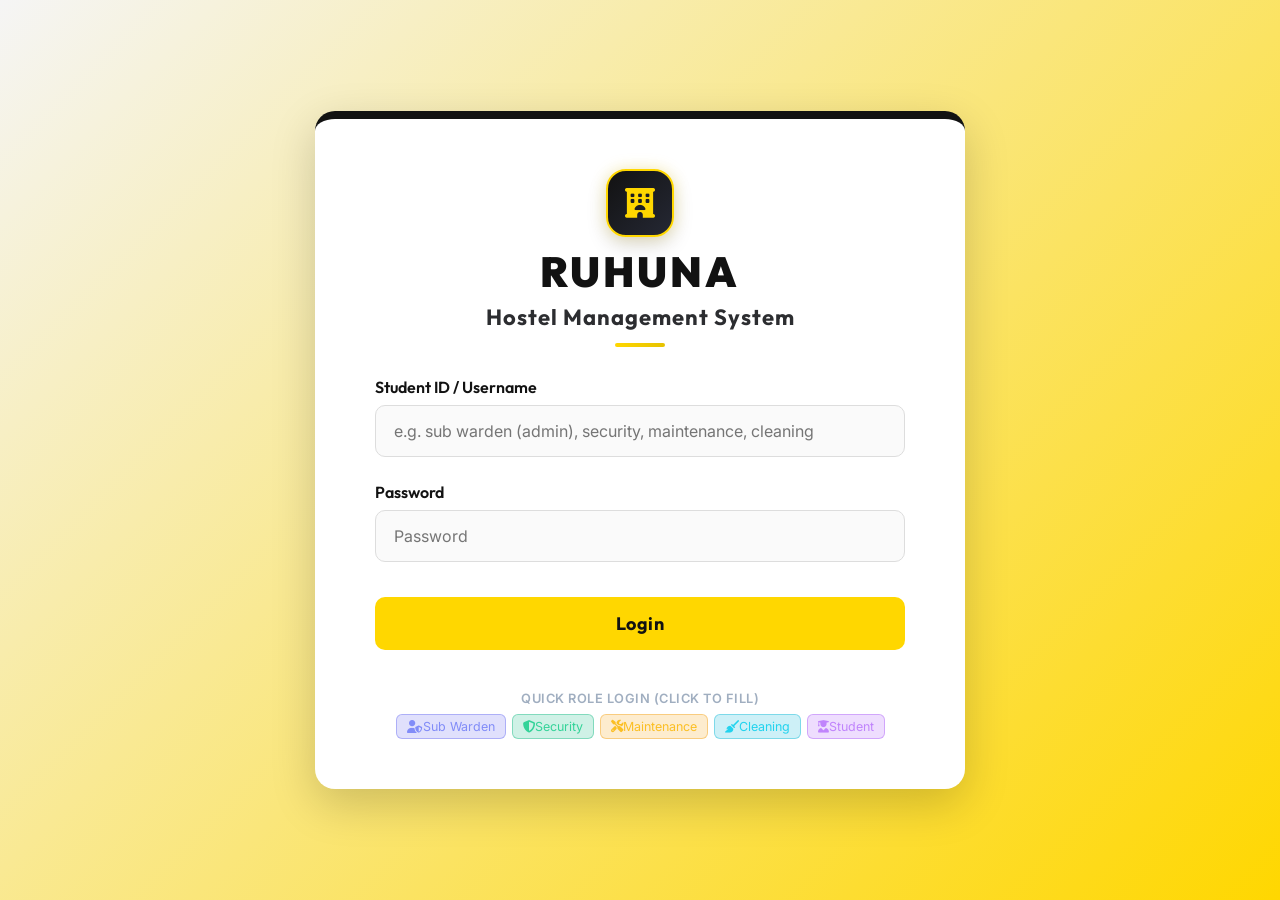
==== src/main/resources/static/index.html @ dd85adb1 "Maintenance Operations Portal" ====
<!DOCTYPE html>
<html lang="en">
<head>
    <meta charset="UTF-8">
    <meta name="viewport" content="width=device-width, initial-scale=1.0">
    <title>Login | RUHUNA Hostel Management System</title>
    <link rel="icon" href="data:image/svg+xml,<svg xmlns=%22http://www.w3.org/2000/svg%22 viewBox=%220 0 100 100%22><text y=%22.9em%22 font-size=%2290%22>🏢</text></svg>">
    <link href="https://fonts.googleapis.com/css2?family=Inter:wght@400;500;600;700&family=Outfit:wght@500;600;700;800;900&family=Poppins:wght@600;700;800&display=swap" rel="stylesheet">
    <link rel="stylesheet" href="https://cdnjs.cloudflare.com/ajax/libs/font-awesome/6.4.0/css/all.min.css">
    <link rel="stylesheet" href="css/style.css">
    <link rel="stylesheet" href="css/login.css">
</head>
<body class="login-page">
    <div class="login-box">
        <div class="login-brand-header">
            <div class="brand-icon-circle">
                <i class="fas fa-hotel"></i>
            </div>
            <h2 class="brand-title">RUHUNA</h2>
            <p class="brand-subtitle">Hostel Management System</p>
            <div class="brand-divider"></div>
        </div>
        <div id="errorMsg" class="error-msg">Invalid Credentials!</div>
        <form id="loginForm" class="login-form" onsubmit="handleLogin(event)">
            <div class="form-group">
                <label>Student ID / Username</label>
                <input type="text" id="username" required placeholder="e.g. sub warden (admin), security, maintenance, cleaning">
            </div>
            <div class="form-group">
                <label>Password</label>
                <input type="password" id="password" required placeholder="Password">
            </div>
            <button type="submit" class="btn btn-primary btn-login-submit">Login</button>
        </form>

        <!-- Quick Demo Credentials Helper -->
        <div style="margin-top: 25px; padding-top: 15px; border-top: 1px dashed rgba(255,255,255,0.2); text-align: center;">
            <p style="font-size: 0.8rem; color: #a0aec0; margin-bottom: 8px; font-weight: 600; text-transform: uppercase; letter-spacing: 0.5px;">Quick Role Login (Click to fill)</p>
            <div style="display: flex; flex-wrap: wrap; gap: 6px; justify-content: center;">
                <button type="button" onclick="fillCreds('admin', 'admin123')" style="background: rgba(99, 102, 241, 0.2); border: 1px solid rgba(99, 102, 241, 0.4); color: #818cf8; padding: 4px 10px; border-radius: 6px; font-size: 0.78rem; cursor: pointer; transition: 0.2s;"><i class="fas fa-user-shield me-1"></i>Sub Warden</button>
                <button type="button" onclick="fillCreds('security', 'security123')" style="background: rgba(16, 185, 129, 0.2); border: 1px solid rgba(16, 185, 129, 0.4); color: #34d399; padding: 4px 10px; border-radius: 6px; font-size: 0.78rem; cursor: pointer; transition: 0.2s;"><i class="fas fa-shield-alt me-1"></i>Security</button>
                <button type="button" onclick="fillCreds('maintenance', 'maintenance123')" style="background: rgba(245, 158, 11, 0.2); border: 1px solid rgba(245, 158, 11, 0.4); color: #fbbf24; padding: 4px 10px; border-radius: 6px; font-size: 0.78rem; cursor: pointer; transition: 0.2s;"><i class="fas fa-tools me-1"></i>Maintenance</button>
                <button type="button" onclick="fillCreds('cleaning', 'cleaning123')" style="background: rgba(6, 182, 212, 0.2); border: 1px solid rgba(6, 182, 212, 0.4); color: #22d3ee; padding: 4px 10px; border-radius: 6px; font-size: 0.78rem; cursor: pointer; transition: 0.2s;"><i class="fas fa-broom me-1"></i>Cleaning</button>
                <button type="button" onclick="fillCreds('TG/2021/0001', 'password123')" style="background: rgba(168, 85, 247, 0.2); border: 1px solid rgba(168, 85, 247, 0.4); color: #c084fc; padding: 4px 10px; border-radius: 6px; font-size: 0.78rem; cursor: pointer; transition: 0.2s;"><i class="fas fa-user-graduate me-1"></i>Student</button>
            </div>
        </div>
    </div>

    <script>
        function fillCreds(u, p) {
            document.getElementById('username').value = u;
            document.getElementById('password').value = p;
            document.getElementById('errorMsg').style.display = 'none';
        }

        async function handleLogin(event) {
            event.preventDefault();
            const username = document.getElementById('username').value;
            const password = document.getElementById('password').value;

            try {
                const res = await fetch('/hms/api/users/login', {
                    method: 'POST',
                    headers: { 'Content-Type': 'application/json' },
                    body: JSON.stringify({ studentId: username, password: password })
                });

                if (res.ok) {
                    const user = await res.json();
                    // Save session data in local storage for all portals
                    localStorage.setItem('userId', user.id);
                    localStorage.setItem('userName', user.fullName);
                    localStorage.setItem('userRole', user.role);
                    localStorage.setItem('hms_user', JSON.stringify({
                        id: user.id,
                        username: user.studentId,
                        fullName: user.fullName,
                        role: user.role
                    }));

                    // Role-based redirect
                    const role = (user.role || '').toUpperCase();
                    if (role === 'ADMIN') {
                        window.location.href = 'admin/dashboard.html';
                    } else if (role === 'SECURITY') {
                        window.location.href = 'security/dashboard.html';
                    } else if (role === 'MAINTENANCE') {
                        window.location.href = 'maintenance/dashboard.html';
                    } else if (role === 'CLEANING') {
                        window.location.href = 'cleaning/dashboard.html';
                    } else {
                        window.location.href = 'student/dashboard.html';
                    }
                } else {
                    document.getElementById('errorMsg').style.display = 'block';
                }
            } catch (e) {
                console.error("Login failed", e);
                document.getElementById('errorMsg').textContent = 'Network or server error during login.';
                document.getElementById('errorMsg').style.display = 'block';
            }
        }
    </script>
</body>
</html>
---- src/main/resources/static/css/style.css ----
@import url('https://fonts.googleapis.com/css2?family=Inter:wght@400;500;600;700&family=Outfit:wght@500;600;700;800;900&family=Poppins:wght@600;700;800&display=swap');

:root {
    --primary-yellow: #FFD700;
    --primary-yellow-hover: #e6c200;
    --dark-black: #121212;
    --light-black: #1e1e1e;
    --white: #ffffff;
    --gray-text: #a0a0a0;
    --bg-light: #f5f5f5;
}

* {
    margin: 0;
    padding: 0;
    box-sizing: border-box;
    font-family: 'Inter', sans-serif;
}

body {
    background-color: var(--bg-light);
    color: var(--dark-black);
}

/* Sidebar Styling */
.sidebar {
    width: 280px;
    height: 100vh;
    background-color: var(--dark-black);
    color: var(--white);
    position: fixed;
    top: 0;
    left: 0;
    display: flex;
    flex-direction: column;
}

.sidebar-header {
    padding: 24px 18px;
    border-bottom: 1px solid rgba(255, 255, 255, 0.08);
    display: flex;
    flex-direction: column;
    align-items: center;
    gap: 8px;
    background: linear-gradient(180deg, rgba(255, 215, 0, 0.08) 0%, transparent 100%);
    text-align: center;
}

.brand-icon-wrapper-small {
    width: 44px;
    height: 44px;
    border-radius: 12px;
    background: rgba(255, 215, 0, 0.12);
    color: var(--primary-yellow);
    display: flex;
    align-items: center;
    justify-content: center;
    font-size: 22px;
    border: 1px solid rgba(255, 215, 0, 0.35);
    box-shadow: 0 0 15px rgba(255, 215, 0, 0.15);
}

.brand-title-wrap {
    display: flex;
    flex-direction: column;
    align-items: center;
}

.brand-ruhuna {
    font-family: 'Outfit', sans-serif;
    font-size: 24px;
    font-weight: 800;
    letter-spacing: 2.5px;
    color: var(--primary-yellow);
    text-shadow: 0 2px 10px rgba(255, 215, 0, 0.3);
    line-height: 1.2;
}

.brand-hms {
    font-family: 'Outfit', sans-serif;
    font-size: 11px;
    font-weight: 600;
    letter-spacing: 1.5px;
    text-transform: uppercase;
    color: #c5c5c5;
    margin-top: 3px;
}

.sidebar-menu {
    list-style: none;
    margin-top: 20px;
}

.sidebar-menu li {
    padding: 24px 30px;
    font-size: 20px;
    font-weight: 500;
    cursor: pointer;
    transition: all 0.3s ease;
    display: flex;
    align-items: center;
    gap: 20px;
    border-bottom: 1px solid var(--light-black);
}

.sidebar-menu li:hover, .sidebar-menu li.active {
    background-color: var(--primary-yellow);
    color: var(--dark-black);
    font-weight: 600;
}

/* Main Content Styling */
.main-content {
    margin-left: 280px;
    padding: 30px;
}

/* Customized Header Line with Luxury Gradient and Outfit Font */
.header {
    display: flex;
    justify-content: space-between;
    align-items: center;
    margin-bottom: 30px;
    background: linear-gradient(135deg, #13141a 0%, #1f222c 100%);
    padding: 18px 26px;
    border-radius: 14px;
    box-shadow: 0 10px 25px rgba(0, 0, 0, 0.12);
    border-left: 5px solid var(--primary-yellow);
    border-top: 1px solid rgba(255, 215, 0, 0.2);
}

.header h1 {
    font-family: 'Outfit', sans-serif;
    font-size: 26px;
    font-weight: 800;
    letter-spacing: 0.6px;
    color: #ffffff;
    display: flex;
    align-items: center;
    gap: 12px;
}

.header h1::before {
    content: '';
    display: inline-block;
    width: 10px;
    height: 10px;
    background-color: var(--primary-yellow);
    border-radius: 50%;
    box-shadow: 0 0 10px var(--primary-yellow);
}

.user-profile {
    display: flex;
    align-items: center;
    gap: 14px;
    font-weight: 600;
    color: #ffffff;
    font-family: 'Outfit', sans-serif;
}

.user-profile span {
    color: #ffffff;
    font-size: 15px;
    letter-spacing: 0.3px;
}

.user-profile img {
    width: 44px;
    height: 44px;
    border-radius: 50%;
    border: 2px solid var(--primary-yellow);
    box-shadow: 0 2px 10px rgba(255, 215, 0, 0.3);
}

/* Dashboard Cards */
.cards-container {
    display: grid;
    grid-template-columns: repeat(auto-fit, minmax(250px, 1fr));
    gap: 20px;
    margin-bottom: 30px;
}

.card {
    background-color: var(--white);
    padding: 20px;
    border-radius: 10px;
    box-shadow: 0 4px 6px rgba(0,0,0,0.05);
    border-left: 5px solid var(--primary-yellow);
    display: flex;
    flex-direction: column;
}

.card h3 {
    color: var(--gray-text);
    font-size: 14px;
    margin-bottom: 10px;
}

.card .value {
    font-size: 28px;
    font-weight: bold;
    color: var(--dark-black);
}

/* Tables */
.table-container {
    background-color: var(--white);
    padding: 20px;
    border-radius: 10px;
    box-shadow: 0 4px 6px rgba(0,0,0,0.05);
}

table {
    width: 100%;
    border-collapse: collapse;
    margin-top: 15px;
}

th, td {
    padding: 12px 15px;
    text-align: left;
    border-bottom: 1px solid #eee;
}

th {
    background-color: var(--dark-black);
    color: var(--primary-yellow);
    font-weight: 600;
}

tr:hover {
    background-color: #f9f9f9;
}

/* Buttons */
.btn {
    padding: 10px 20px;
    border: none;
    border-radius: 5px;
    cursor: pointer;
    font-weight: bold;
    transition: 0.3s;
}

.btn-primary {
    background-color: var(--primary-yellow);
    color: var(--dark-black);
}

.btn-primary:hover {
    background-color: var(--primary-yellow-hover);
}

.btn-dark {
    background-color: var(--dark-black);
    color: var(--white);
}

.btn-dark:hover {
    background-color: var(--light-black);
}

/* Status Badges */
.status {
    padding: 5px 10px;
    border-radius: 20px;
    font-size: 12px;
    font-weight: bold;
}
.status.paid { background-color: #d4edda; color: #155724; }
.status.pending { background-color: #fff3cd; color: #856404; }
.status.allocated { background-color: #cce5ff; color: #004085; }

/* Pop-up Section Animation (Runs smoothly within 1 second ~ 0.75s) */
@keyframes popUpSection {
    0% {
        opacity: 0;
        transform: scale(0.92) translateY(28px);
    }
    60% {
        opacity: 0.98;
        transform: scale(1.02) translateY(-4px);
    }
    82% {
        transform: scale(0.995) translateY(2px);
    }
    100% {
        opacity: 1;
        transform: scale(1) translateY(0);
    }
}

@keyframes popUpCard {
    0% {
        opacity: 0;
        transform: scale(0.92) translateY(20px);
    }
    100% {
        opacity: 1;
        transform: scale(1) translateY(0);
    }
}

.content-section, .view-section {
    will-change: transform, opacity;
}

.pop-up-animation {
    animation: popUpSection 0.75s cubic-bezier(0.22, 1, 0.36, 1) both;
}

.pop-up-animation .card {
    animation: popUpCard 0.65s cubic-bezier(0.22, 1, 0.36, 1) both;
}

.pop-up-animation .table-container {
    animation: popUpCard 0.75s cubic-bezier(0.22, 1, 0.36, 1) both;
}

.pop-up-animation #notice-board {
    animation: popUpCard 0.6s cubic-bezier(0.22, 1, 0.36, 1) both;
}

/* Stagger card animations */
.pop-up-animation .cards-container .card:nth-child(1) { animation-delay: 0.05s; }
.pop-up-animation .cards-container .card:nth-child(2) { animation-delay: 0.12s; }
.pop-up-animation .cards-container .card:nth-child(3) { animation-delay: 0.19s; }

/* Interactive Sidebar Click Feel */
.sidebar-menu li {
    user-select: none;
    position: relative;
    overflow: hidden;
    transition: background-color 0.25s ease, color 0.25s ease, transform 0.15s ease;
}

.sidebar-menu li:active {
    transform: scale(0.96);
}

/* Dashboard Hero Banner */
.dashboard-hero-banner {
    background-size: cover;
    background-position: center;
    border-radius: 16px;
    padding: 35px 40px;
    margin-bottom: 30px;
    color: #ffffff;
    box-shadow: 0 10px 30px rgba(0, 0, 0, 0.15);
    border: 1px solid rgba(255, 215, 0, 0.25);
    position: relative;
    overflow: hidden;
}

.hero-badge {
    display: inline-block;
    padding: 6px 14px;
    background: rgba(255, 215, 0, 0.2);
    color: var(--primary-yellow);
    border: 1px solid rgba(255, 215, 0, 0.4);
    border-radius: 20px;
    font-size: 12px;
    font-weight: 700;
    letter-spacing: 1.2px;
    margin-bottom: 12px;
    font-family: 'Outfit', sans-serif;
}

.dashboard-hero-banner h2 {
    font-family: 'Outfit', sans-serif;
    font-size: 32px;
    font-weight: 800;
    margin-bottom: 10px;
    letter-spacing: 0.5px;
    color: #ffffff;
}

.dashboard-hero-banner p {
    color: #e0e0e0;
    font-size: 15px;
    max-width: 700px;
    line-height: 1.6;
    margin-bottom: 22px;
}

.hero-stats-row {
    display: flex;
    gap: 15px;
    flex-wrap: wrap;
}

.hero-stat-pill {
    background: rgba(18, 18, 18, 0.65);
    backdrop-filter: blur(8px);
    padding: 10px 20px;
    border-radius: 25px;
    font-size: 14px;
    border: 1px solid rgba(255, 215, 0, 0.3);
    display: flex;
    align-items: center;
    gap: 8px;
    color: #ffffff;
}

.hero-stat-pill i {
    color: var(--primary-yellow);
}

/* Charts Grid */
.charts-grid {
    display: grid;
    grid-template-columns: 1fr 1fr;
    gap: 25px;
    margin-bottom: 30px;
}

@media (max-width: 1024px) {
    .charts-grid {
        grid-template-columns: 1fr;
    }
}

.chart-card {
    background: var(--white);
    padding: 24px;
    border-radius: 14px;
    box-shadow: 0 4px 15px rgba(0, 0, 0, 0.05);
    border-top: 4px solid var(--dark-black);
}

.chart-card-header {
    display: flex;
    justify-content: space-between;
    align-items: center;
    margin-bottom: 20px;
}

.chart-card-header h3 {
    font-family: 'Outfit', sans-serif;
    font-size: 18px;
    font-weight: 700;
    color: var(--dark-black);
    display: flex;
    align-items: center;
    gap: 10px;
}

.chart-card-header span {
    font-size: 13px;
    color: var(--gray-text);
    font-weight: 500;
}

/* Occupancy Progress Bar */
.progress-bar-bg {
    width: 100%;
    height: 8px;
    background-color: #eee;
    border-radius: 4px;
    overflow: hidden;
    margin-top: 4px;
}

.progress-bar-fill {
    height: 100%;
    background: linear-gradient(90deg, #FFD700, #e6c200);
    border-radius: 4px;
}

/* Common Layout & Dashboard Utilities */
.sidebar-logout-container {
    position: absolute;
    bottom: 20px;
    width: 280px;
    text-align: center;
}

.btn-logout {
    background-color: #ff4757;
    color: #ffffff;
}

.btn-logout:hover {
    background-color: #ff6b81;
}

.card-header-flex {
    display: flex;
    justify-content: space-between;
    align-items: center;
}

.card-icon-yellow {
    color: var(--primary-yellow);
    font-size: 22px;
}

.card-icon-red {
    color: #ff4757;
    font-size: 22px;
}

.table-header-flex {
    display: flex;
    justify-content: space-between;
    align-items: center;
    margin-bottom: 15px;
}

.summary-grid-2 {
    display: grid;
    grid-template-columns: repeat(auto-fit, minmax(400px, 1fr));
    gap: 25px;
    margin-bottom: 30px;
}

.btn-sm {
    padding: 6px 14px;
    font-size: 12px;
    border-radius: 6px;
}

.chart-canvas-container {
    height: 280px;
    position: relative;
}

.chart-canvas-center {
    height: 280px;
    position: relative;
    display: flex;
    justify-content: center;
}

.notice-board-box {
    margin-bottom: 25px;
    background-color: var(--white);
    padding: 18px 22px;
    border-radius: 12px;
    border-left: 5px solid #FFD700;
    box-shadow: 0 4px 15px rgba(0, 0, 0, 0.05);
}

.notice-board-box h3 {
    margin-top: 0;
    color: #121212;
    font-family: 'Outfit', sans-serif;
    display: flex;
    align-items: center;
    gap: 8px;
}

.notices-scroll-list {
    max-height: 150px;
    overflow-y: auto;
}
---- src/main/resources/static/css/login.css ----
/* ===================================================
   RUHUNA Hostel Management System - Login Stylesheet
   File: login.css
   =================================================== */

body.login-page {
    display: flex;
    justify-content: center;
    align-items: center;
    min-height: 100vh;
    background: linear-gradient(135deg, #f5f5f5 0%, #FFD700 100%);
    padding: 20px;
}

.login-box {
    background-color: var(--white);
    padding: 50px 60px;
    border-radius: 20px;
    box-shadow: 0 15px 45px rgba(0, 0, 0, 0.18);
    width: 100%;
    max-width: 650px;
    border-top: 8px solid var(--dark-black);
    position: relative;
    animation: popUpCard 0.6s cubic-bezier(0.22, 1, 0.36, 1) both;
}

.login-brand-header {
    text-align: center;
    margin-bottom: 30px;
}

.brand-icon-circle {
    width: 68px;
    height: 68px;
    background: linear-gradient(135deg, #121212 0%, #252834 100%);
    color: #FFD700;
    font-size: 30px;
    display: inline-flex;
    align-items: center;
    justify-content: center;
    border-radius: 20px;
    margin-bottom: 12px;
    border: 2px solid #FFD700;
    box-shadow: 0 8px 20px rgba(0, 0, 0, 0.15), 0 0 15px rgba(255, 215, 0, 0.25);
}

.brand-title {
    font-family: 'Outfit', sans-serif;
    font-size: 42px;
    font-weight: 900;
    letter-spacing: 3px;
    color: var(--dark-black);
    margin: 0;
    line-height: 1.1;
}

.brand-subtitle {
    font-family: 'Outfit', sans-serif;
    font-size: 22px;
    font-weight: 700;
    letter-spacing: 1px;
    color: #2c2d30;
    margin-top: 8px;
}

.brand-divider {
    width: 50px;
    height: 4px;
    background: linear-gradient(90deg, #FFD700, #e6c200);
    border-radius: 2px;
    margin: 12px auto 0 auto;
}

.login-form .form-group {
    margin-bottom: 25px;
}

.login-form .form-group label {
    display: block;
    margin-bottom: 8px;
    font-weight: 600;
    font-size: 16px;
    font-family: 'Outfit', sans-serif;
    color: var(--dark-black);
}

.login-form .form-group input {
    width: 100%;
    padding: 15px 18px;
    border: 1.5px solid #ddd;
    border-radius: 10px;
    font-size: 16px;
    font-family: 'Inter', sans-serif;
    background-color: #fafafa;
    transition: border-color 0.25s, box-shadow 0.25s;
}

.login-form .form-group input:focus {
    outline: none;
    border-color: #FFD700;
    background-color: #ffffff;
    box-shadow: 0 0 0 4px rgba(255, 215, 0, 0.2);
}

.btn-login-submit {
    width: 100%;
    margin-top: 10px;
    padding: 15px;
    font-size: 18px;
    border-radius: 10px;
    font-family: 'Outfit', sans-serif;
    letter-spacing: 0.5px;
    font-weight: 700;
}

.error-msg {
    color: #ff4757;
    background-color: #ffe5e7;
    border: 1px solid #ffccd0;
    padding: 12px;
    border-radius: 8px;
    font-size: 14px;
    font-weight: 600;
    margin-bottom: 20px;
    text-align: center;
    display: none;
}
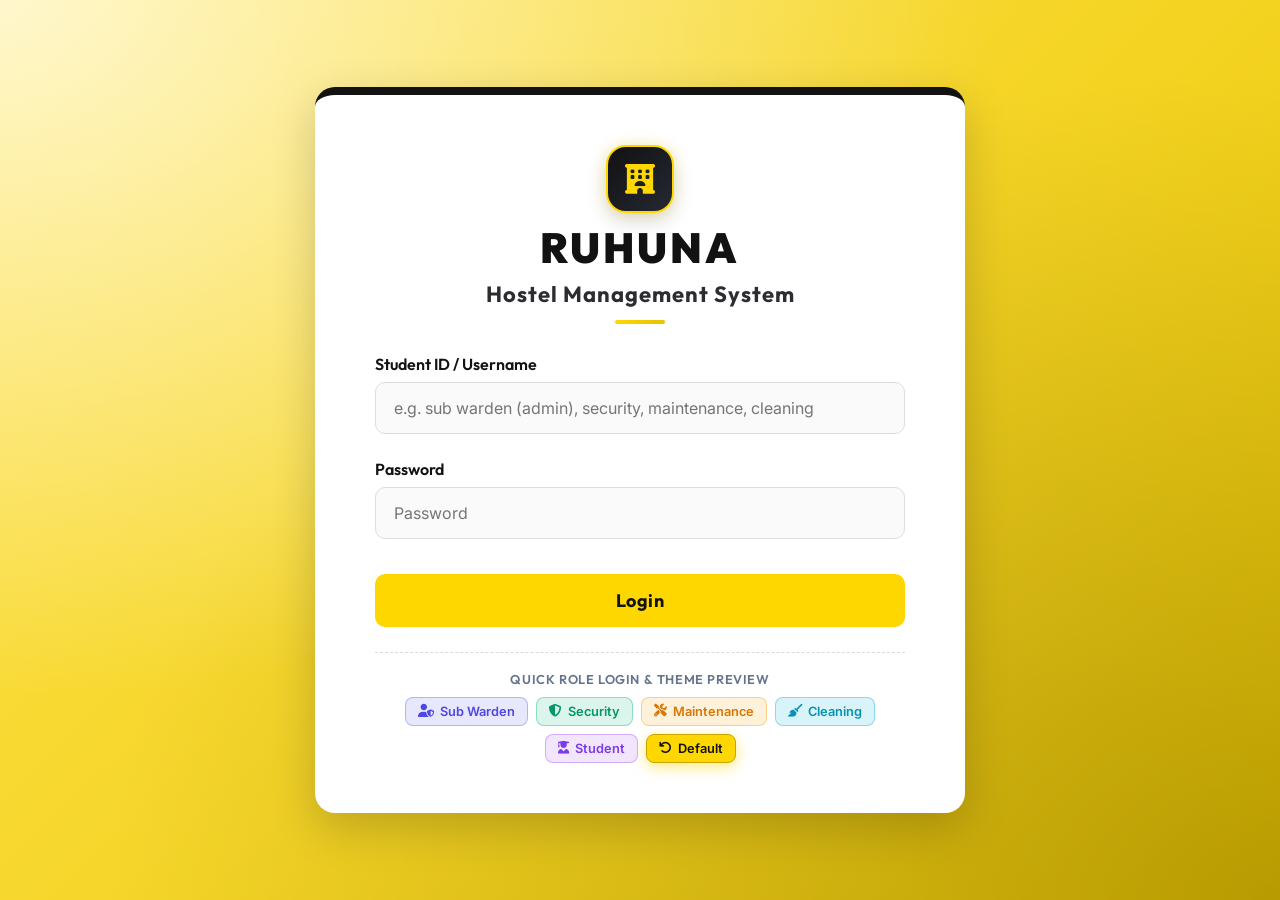
==== commit c4684a7d: "Update index.html" ====
--- a/src/main/resources/static/index.html
+++ b/src/main/resources/static/index.html
@@ -33,24 +33,54 @@
             <button type="submit" class="btn btn-primary btn-login-submit">Login</button>
         </form>
 
-        <!-- Quick Demo Credentials Helper -->
-        <div style="margin-top: 25px; padding-top: 15px; border-top: 1px dashed rgba(255,255,255,0.2); text-align: center;">
-            <p style="font-size: 0.8rem; color: #a0aec0; margin-bottom: 8px; font-weight: 600; text-transform: uppercase; letter-spacing: 0.5px;">Quick Role Login (Click to fill)</p>
-            <div style="display: flex; flex-wrap: wrap; gap: 6px; justify-content: center;">
-                <button type="button" onclick="fillCreds('admin', 'admin123')" style="background: rgba(99, 102, 241, 0.2); border: 1px solid rgba(99, 102, 241, 0.4); color: #818cf8; padding: 4px 10px; border-radius: 6px; font-size: 0.78rem; cursor: pointer; transition: 0.2s;"><i class="fas fa-user-shield me-1"></i>Sub Warden</button>
-                <button type="button" onclick="fillCreds('security', 'security123')" style="background: rgba(16, 185, 129, 0.2); border: 1px solid rgba(16, 185, 129, 0.4); color: #34d399; padding: 4px 10px; border-radius: 6px; font-size: 0.78rem; cursor: pointer; transition: 0.2s;"><i class="fas fa-shield-alt me-1"></i>Security</button>
-                <button type="button" onclick="fillCreds('maintenance', 'maintenance123')" style="background: rgba(245, 158, 11, 0.2); border: 1px solid rgba(245, 158, 11, 0.4); color: #fbbf24; padding: 4px 10px; border-radius: 6px; font-size: 0.78rem; cursor: pointer; transition: 0.2s;"><i class="fas fa-tools me-1"></i>Maintenance</button>
-                <button type="button" onclick="fillCreds('cleaning', 'cleaning123')" style="background: rgba(6, 182, 212, 0.2); border: 1px solid rgba(6, 182, 212, 0.4); color: #22d3ee; padding: 4px 10px; border-radius: 6px; font-size: 0.78rem; cursor: pointer; transition: 0.2s;"><i class="fas fa-broom me-1"></i>Cleaning</button>
-                <button type="button" onclick="fillCreds('TG/2021/0001', 'password123')" style="background: rgba(168, 85, 247, 0.2); border: 1px solid rgba(168, 85, 247, 0.4); color: #c084fc; padding: 4px 10px; border-radius: 6px; font-size: 0.78rem; cursor: pointer; transition: 0.2s;"><i class="fas fa-user-graduate me-1"></i>Student</button>
+        <!-- Quick Demo Credentials Helper & Theme Switcher -->
+        <div class="quick-role-wrapper">
+            <p class="quick-role-title">Quick Role Login & Theme Preview</p>
+            <div class="quick-role-grid">
+                <button type="button" class="role-btn role-admin" onclick="fillCreds('admin', 'admin123', 'admin', this)">
+                    <i class="fas fa-user-shield"></i> Sub Warden
+                </button>
+                <button type="button" class="role-btn role-security" onclick="fillCreds('security', 'security123', 'security', this)">
+                    <i class="fas fa-shield-alt"></i> Security
+                </button>
+                <button type="button" class="role-btn role-maintenance" onclick="fillCreds('maintenance', 'maintenance123', 'maintenance', this)">
+                    <i class="fas fa-tools"></i> Maintenance
+                </button>
+                <button type="button" class="role-btn role-cleaning" onclick="fillCreds('cleaning', 'cleaning123', 'cleaning', this)">
+                    <i class="fas fa-broom"></i> Cleaning
+                </button>
+                <button type="button" class="role-btn role-student" onclick="fillCreds('TG/2021/0001', 'password123', 'student', this)">
+                    <i class="fas fa-user-graduate"></i> Student
+                </button>
+                <button type="button" class="role-btn role-default active" onclick="fillCreds('', '', 'yellow', this)" title="Reset to original yellow background">
+                    <i class="fas fa-undo"></i> Default
+                </button>
             </div>
         </div>
     </div>
 
     <script>
-        function fillCreds(u, p) {
-            document.getElementById('username').value = u;
-            document.getElementById('password').value = p;
+        // Fill credentials and dynamically switch the login page background theme
+        function fillCreds(u, p, theme, btn) {
+            if (u !== '') document.getElementById('username').value = u;
+            if (p !== '') document.getElementById('password').value = p;
             document.getElementById('errorMsg').style.display = 'none';
+
+            // Remove previous theme classes (only affects login page background)
+            document.body.classList.remove('theme-admin', 'theme-security', 'theme-maintenance', 'theme-cleaning', 'theme-student', 'theme-yellow');
+
+            // Apply newly selected role theme class
+            if (theme && theme !== 'yellow') {
+                document.body.classList.add('theme-' + theme);
+            } else {
+                document.body.classList.add('theme-yellow');
+            }
+
+            // Sync active state on role buttons
+            document.querySelectorAll('.role-btn').forEach(b => b.classList.remove('active'));
+            if (btn) {
+                btn.classList.add('active');
+            }
         }
 
         async function handleLogin(event) {
--- a/src/main/resources/static/css/login.css
+++ b/src/main/resources/static/css/login.css
@@ -8,8 +8,35 @@
     justify-content: center;
     align-items: center;
     min-height: 100vh;
-    background: linear-gradient(135deg, #f5f5f5 0%, #FFD700 100%);
     padding: 20px;
+    background-color: #ffd700; /* Default Ruhuna Yellow */
+    background-image: 
+        radial-gradient(at 0% 0%, rgba(255, 255, 255, 0.72) 0px, transparent 55%),
+        radial-gradient(at 100% 100%, rgba(0, 0, 0, 0.22) 0px, transparent 65%),
+        linear-gradient(135deg, rgba(255, 255, 255, 0.3) 0%, rgba(0, 0, 0, 0.08) 100%);
+    background-attachment: fixed;
+    transition: background-color 0.7s cubic-bezier(0.22, 1, 0.36, 1);
+}
+
+/* Dynamic Role-Based Login Background Themes */
+body.login-page.theme-admin {
+    background-color: #4f46e5; /* Sub Warden Indigo */
+}
+
+body.login-page.theme-security {
+    background-color: #059669; /* Security Emerald Green */
+}
+
+body.login-page.theme-maintenance {
+    background-color: #d97706; /* Maintenance Amber / Warm Orange */
+}
+
+body.login-page.theme-cleaning {
+    background-color: #0891b2; /* Cleaning Cyan / Deep Sky */
+}
+
+body.login-page.theme-student {
+    background-color: #7c3aed; /* Student Violet / Royal Purple */
 }
 
 .login-box {
@@ -125,3 +152,125 @@
     text-align: center;
     display: none;
 }
+
+/* Quick Role Buttons & Active States */
+.quick-role-wrapper {
+    margin-top: 25px;
+    padding-top: 18px;
+    border-top: 1px dashed rgba(0, 0, 0, 0.15);
+    text-align: center;
+}
+
+.quick-role-title {
+    font-size: 0.8rem;
+    color: #64748b;
+    margin-bottom: 10px;
+    font-weight: 600;
+    text-transform: uppercase;
+    letter-spacing: 0.6px;
+    font-family: 'Outfit', sans-serif;
+}
+
+.quick-role-grid {
+    display: flex;
+    flex-wrap: wrap;
+    gap: 8px;
+    justify-content: center;
+}
+
+.role-btn {
+    border-radius: 8px;
+    padding: 6px 12px;
+    font-size: 0.8rem;
+    font-weight: 600;
+    font-family: 'Inter', sans-serif;
+    cursor: pointer;
+    transition: all 0.25s cubic-bezier(0.2, 0.8, 0.2, 1);
+    display: inline-flex;
+    align-items: center;
+    gap: 6px;
+    outline: none;
+}
+
+.role-btn:hover {
+    transform: translateY(-2px);
+    box-shadow: 0 4px 12px rgba(0, 0, 0, 0.12);
+}
+
+.role-btn.role-admin {
+    background: rgba(99, 102, 241, 0.15);
+    border: 1.5px solid rgba(99, 102, 241, 0.4);
+    color: #4f46e5;
+}
+.role-btn.role-admin:hover,
+.role-btn.role-admin.active {
+    background: #4f46e5;
+    color: #ffffff;
+    border-color: #4338ca;
+    box-shadow: 0 4px 14px rgba(79, 70, 229, 0.4);
+}
+
+.role-btn.role-security {
+    background: rgba(16, 185, 129, 0.15);
+    border: 1.5px solid rgba(16, 185, 129, 0.4);
+    color: #059669;
+}
+.role-btn.role-security:hover,
+.role-btn.role-security.active {
+    background: #059669;
+    color: #ffffff;
+    border-color: #047857;
+    box-shadow: 0 4px 14px rgba(5, 150, 105, 0.4);
+}
+
+.role-btn.role-maintenance {
+    background: rgba(245, 158, 11, 0.15);
+    border: 1.5px solid rgba(245, 158, 11, 0.4);
+    color: #d97706;
+}
+.role-btn.role-maintenance:hover,
+.role-btn.role-maintenance.active {
+    background: #d97706;
+    color: #ffffff;
+    border-color: #b45309;
+    box-shadow: 0 4px 14px rgba(217, 119, 6, 0.4);
+}
+
+.role-btn.role-cleaning {
+    background: rgba(6, 182, 212, 0.15);
+    border: 1.5px solid rgba(6, 182, 212, 0.4);
+    color: #0891b2;
+}
+.role-btn.role-cleaning:hover,
+.role-btn.role-cleaning.active {
+    background: #0891b2;
+    color: #ffffff;
+    border-color: #0e7490;
+    box-shadow: 0 4px 14px rgba(8, 145, 178, 0.4);
+}
+
+.role-btn.role-student {
+    background: rgba(168, 85, 247, 0.15);
+    border: 1.5px solid rgba(168, 85, 247, 0.4);
+    color: #7c3aed;
+}
+.role-btn.role-student:hover,
+.role-btn.role-student.active {
+    background: #7c3aed;
+    color: #ffffff;
+    border-color: #6d28d9;
+    box-shadow: 0 4px 14px rgba(124, 58, 237, 0.4);
+}
+
+.role-btn.role-default {
+    background: rgba(255, 215, 0, 0.2);
+    border: 1.5px solid rgba(230, 184, 0, 0.6);
+    color: #8c7000;
+}
+.role-btn.role-default:hover,
+.role-btn.role-default.active {
+    background: #ffd700;
+    color: #121212;
+    border-color: #cca300;
+    box-shadow: 0 4px 14px rgba(255, 215, 0, 0.5);
+}
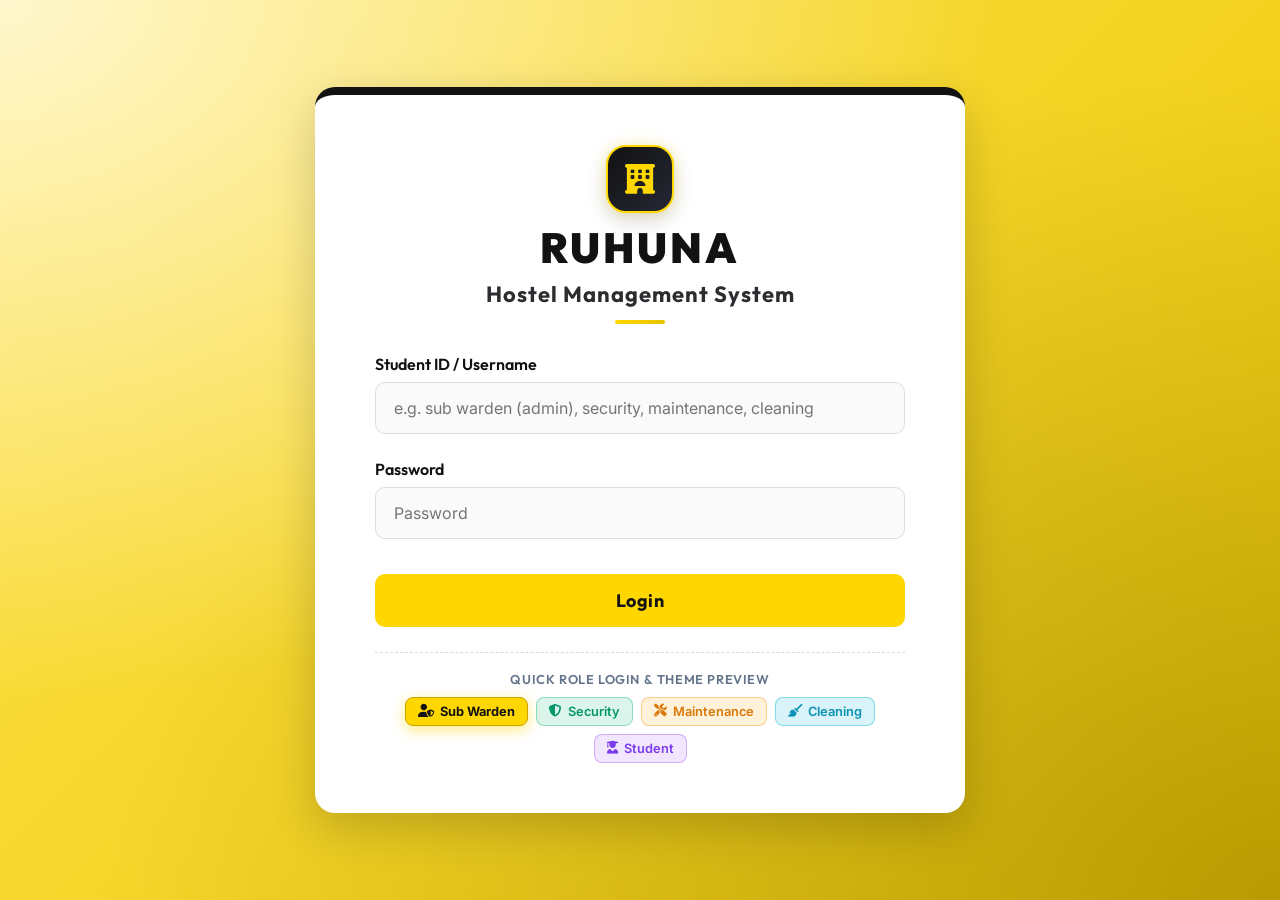
==== commit 8ea4821e: "Update index.html" ====
--- a/src/main/resources/static/index.html
+++ b/src/main/resources/static/index.html
@@ -37,7 +37,7 @@
         <div class="quick-role-wrapper">
             <p class="quick-role-title">Quick Role Login & Theme Preview</p>
             <div class="quick-role-grid">
-                <button type="button" class="role-btn role-admin" onclick="fillCreds('admin', 'admin123', 'admin', this)">
+                <button type="button" class="role-btn role-admin active" onclick="fillCreds('admin', 'admin123', 'admin', this)">
                     <i class="fas fa-user-shield"></i> Sub Warden
                 </button>
                 <button type="button" class="role-btn role-security" onclick="fillCreds('security', 'security123', 'security', this)">
@@ -52,9 +52,6 @@
                 <button type="button" class="role-btn role-student" onclick="fillCreds('TG/2021/0001', 'password123', 'student', this)">
                     <i class="fas fa-user-graduate"></i> Student
                 </button>
-                <button type="button" class="role-btn role-default active" onclick="fillCreds('', '', 'yellow', this)" title="Reset to original yellow background">
-                    <i class="fas fa-undo"></i> Default
-                </button>
             </div>
         </div>
     </div>
@@ -62,18 +59,16 @@
     <script>
         // Fill credentials and dynamically switch the login page background theme
         function fillCreds(u, p, theme, btn) {
-            if (u !== '') document.getElementById('username').value = u;
-            if (p !== '') document.getElementById('password').value = p;
+            document.getElementById('username').value = u;
+            document.getElementById('password').value = p;
             document.getElementById('errorMsg').style.display = 'none';
 
             // Remove previous theme classes (only affects login page background)
-            document.body.classList.remove('theme-admin', 'theme-security', 'theme-maintenance', 'theme-cleaning', 'theme-student', 'theme-yellow');
+            document.body.classList.remove('theme-admin', 'theme-security', 'theme-maintenance', 'theme-cleaning', 'theme-student');
 
             // Apply newly selected role theme class
-            if (theme && theme !== 'yellow') {
+            if (theme) {
                 document.body.classList.add('theme-' + theme);
-            } else {
-                document.body.classList.add('theme-yellow');
             }
 
             // Sync active state on role buttons
--- a/src/main/resources/static/css/login.css
+++ b/src/main/resources/static/css/login.css
@@ -20,7 +20,7 @@
 
 /* Dynamic Role-Based Login Background Themes */
 body.login-page.theme-admin {
-    background-color: #4f46e5; /* Sub Warden Indigo */
+    background-color: #ffd700; /* Sub Warden uses Default Ruhuna Yellow */
 }
 
 body.login-page.theme-security {
@@ -198,16 +198,17 @@
 }
 
 .role-btn.role-admin {
-    background: rgba(99, 102, 241, 0.15);
-    border: 1.5px solid rgba(99, 102, 241, 0.4);
-    color: #4f46e5;
+    background: rgba(255, 215, 0, 0.2);
+    border: 1.5px solid rgba(230, 184, 0, 0.6);
+    color: #8c7000;
 }
 .role-btn.role-admin:hover,
 .role-btn.role-admin.active {
-    background: #4f46e5;
-    color: #ffffff;
-    border-color: #4338ca;
-    box-shadow: 0 4px 14px rgba(79, 70, 229, 0.4);
+    background: #ffd700;
+    color: #121212;
+    border-color: #cca300;
+    box-shadow: 0 4px 14px rgba(255, 215, 0, 0.5);
+    font-weight: 700;
 }
 
 .role-btn.role-security {
@@ -261,16 +262,3 @@
     border-color: #6d28d9;
     box-shadow: 0 4px 14px rgba(124, 58, 237, 0.4);
 }
-
-.role-btn.role-default {
-    background: rgba(255, 215, 0, 0.2);
-    border: 1.5px solid rgba(230, 184, 0, 0.6);
-    color: #8c7000;
-}
-.role-btn.role-default:hover,
-.role-btn.role-default.active {
-    background: #ffd700;
-    color: #121212;
-    border-color: #cca300;
-    box-shadow: 0 4px 14px rgba(255, 215, 0, 0.5);
-}
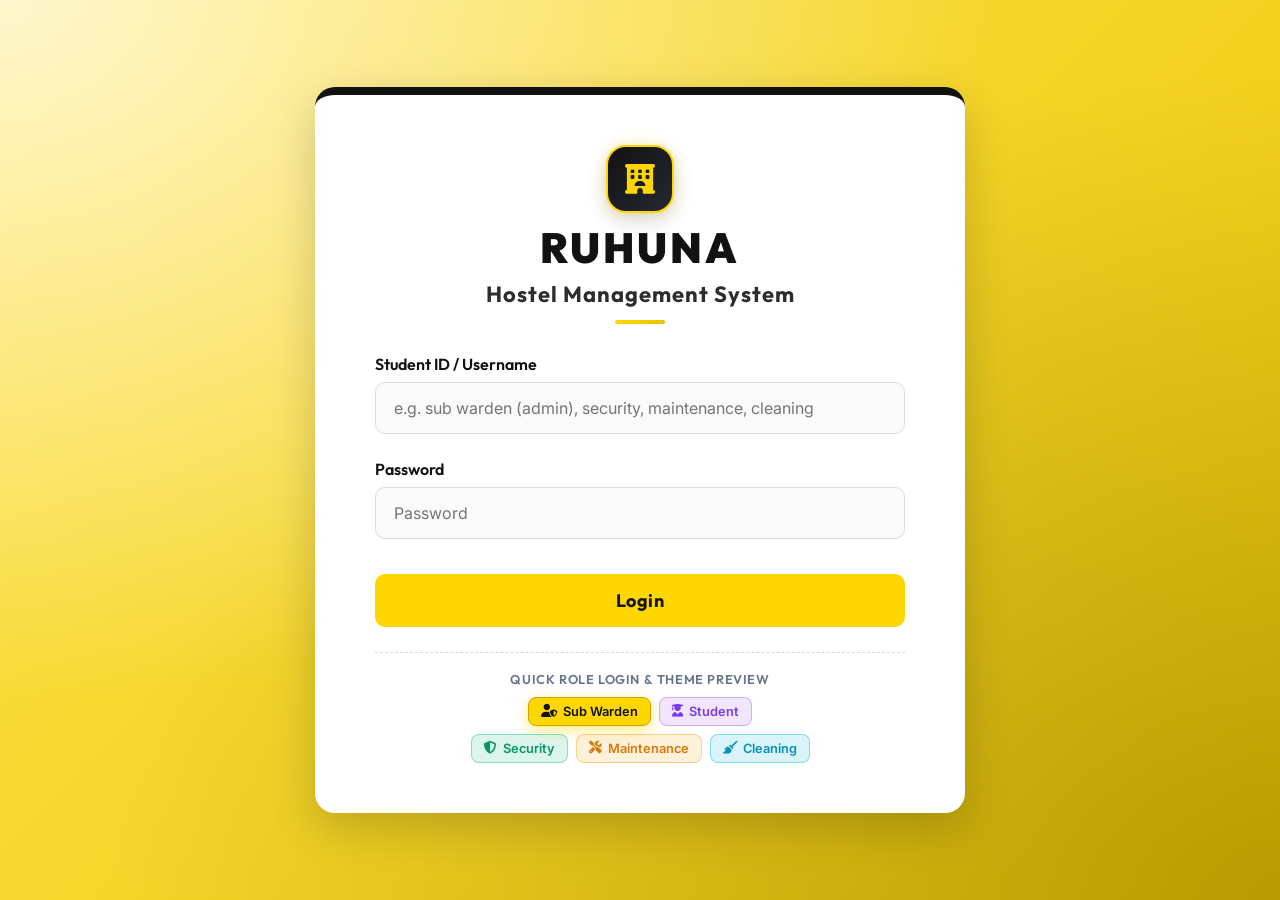
==== commit 4684931f: "Update index.html" ====
--- a/src/main/resources/static/index.html
+++ b/src/main/resources/static/index.html
@@ -36,10 +36,19 @@
         <!-- Quick Demo Credentials Helper & Theme Switcher -->
         <div class="quick-role-wrapper">
             <p class="quick-role-title">Quick Role Login & Theme Preview</p>
-            <div class="quick-role-grid">
+            
+            <!-- Row 1: Sub Warden & Student -->
+            <div class="quick-role-row quick-role-primary">
                 <button type="button" class="role-btn role-admin active" onclick="fillCreds('admin', 'admin123', 'admin', this)">
                     <i class="fas fa-user-shield"></i> Sub Warden
                 </button>
+                <button type="button" class="role-btn role-student" onclick="fillCreds('TG/2021/0001', 'password123', 'student', this)">
+                    <i class="fas fa-user-graduate"></i> Student
+                </button>
+            </div>
+
+            <!-- Row 2: Security, Maintenance, Cleaning -->
+            <div class="quick-role-row quick-role-secondary">
                 <button type="button" class="role-btn role-security" onclick="fillCreds('security', 'security123', 'security', this)">
                     <i class="fas fa-shield-alt"></i> Security
                 </button>
@@ -49,9 +58,6 @@
                 <button type="button" class="role-btn role-cleaning" onclick="fillCreds('cleaning', 'cleaning123', 'cleaning', this)">
                     <i class="fas fa-broom"></i> Cleaning
                 </button>
-                <button type="button" class="role-btn role-student" onclick="fillCreds('TG/2021/0001', 'password123', 'student', this)">
-                    <i class="fas fa-user-graduate"></i> Student
-                </button>
             </div>
         </div>
     </div>
@@ -59,8 +65,8 @@
     <script>
         // Fill credentials and dynamically switch the login page background theme
         function fillCreds(u, p, theme, btn) {
-            document.getElementById('username').value = u;
-            document.getElementById('password').value = p;
+            if (u !== '') document.getElementById('username').value = u;
+            if (p !== '') document.getElementById('password').value = p;
             document.getElementById('errorMsg').style.display = 'none';
 
             // Remove previous theme classes (only affects login page background)
--- a/src/main/resources/static/css/login.css
+++ b/src/main/resources/static/css/login.css
@@ -20,7 +20,7 @@
 
 /* Dynamic Role-Based Login Background Themes */
 body.login-page.theme-admin {
-    background-color: #ffd700; /* Sub Warden uses Default Ruhuna Yellow */
+    background-color: #ffd700; /* Sub Warden Yellow */
 }
 
 body.login-page.theme-security {
@@ -171,11 +171,21 @@
     font-family: 'Outfit', sans-serif;
 }
 
-.quick-role-grid {
+.quick-role-grid,
+.quick-role-row {
     display: flex;
     flex-wrap: wrap;
     gap: 8px;
     justify-content: center;
+    align-items: center;
+}
+
+.quick-role-primary {
+    margin-bottom: 8px;
+}
+
+.quick-role-secondary {
+    margin-top: 2px;
 }
 
 .role-btn {
@@ -208,7 +218,6 @@
     color: #121212;
     border-color: #cca300;
     box-shadow: 0 4px 14px rgba(255, 215, 0, 0.5);
-    font-weight: 700;
 }
 
 .role-btn.role-security {
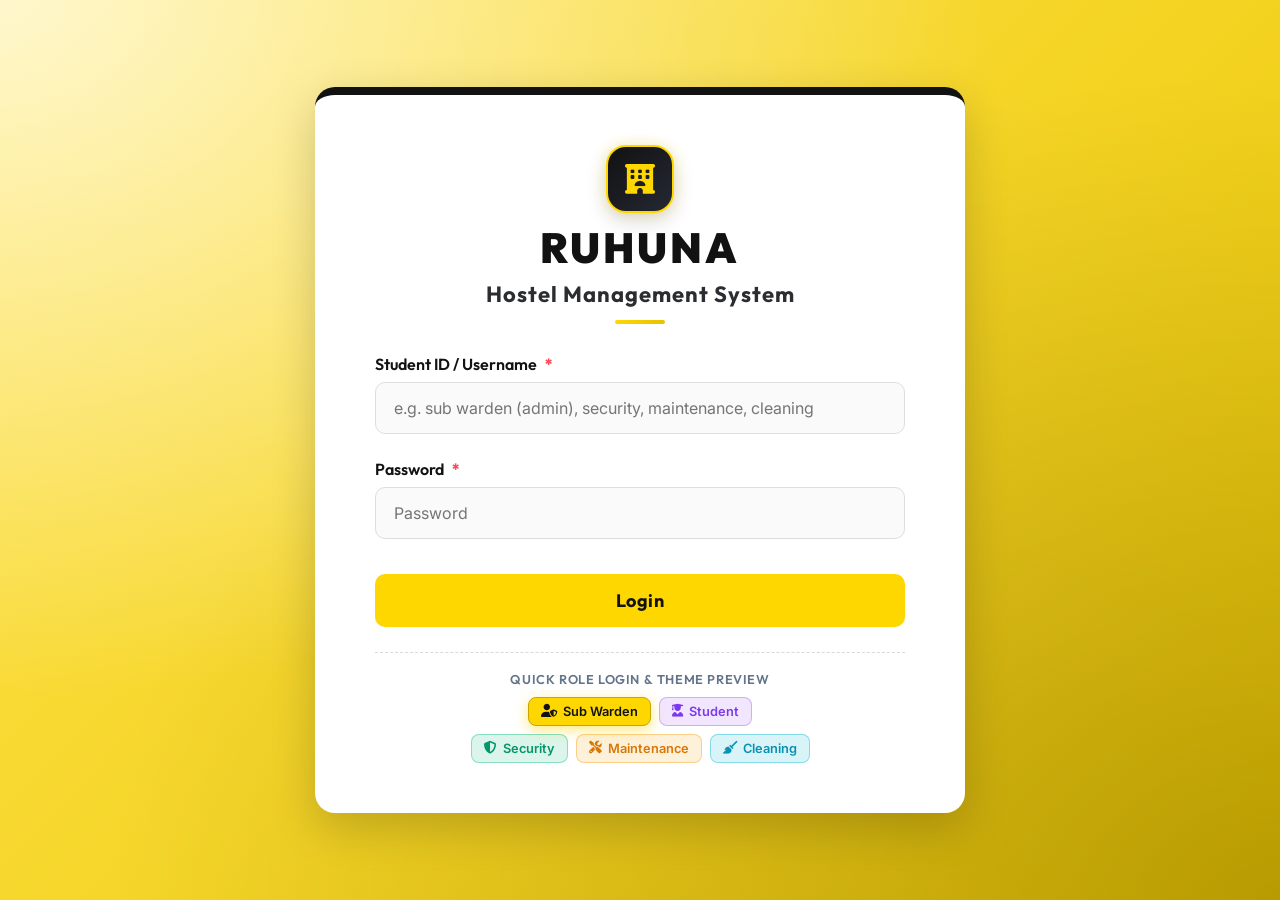
==== commit 48433eeb: "admin dashboard" ====
--- a/src/main/resources/static/index.html
+++ b/src/main/resources/static/index.html
@@ -23,11 +23,11 @@
         <div id="errorMsg" class="error-msg">Invalid Credentials!</div>
         <form id="loginForm" class="login-form" onsubmit="handleLogin(event)">
             <div class="form-group">
-                <label>Student ID / Username</label>
+                <label>Student ID / Username <span class="required-star">*</span></label>
                 <input type="text" id="username" required placeholder="e.g. sub warden (admin), security, maintenance, cleaning">
             </div>
             <div class="form-group">
-                <label>Password</label>
+                <label>Password <span class="required-star">*</span></label>
                 <input type="password" id="password" required placeholder="Password">
             </div>
             <button type="submit" class="btn btn-primary btn-login-submit">Login</button>
--- a/src/main/resources/static/css/style.css
+++ b/src/main/resources/static/css/style.css
@@ -88,25 +88,74 @@
 
 .sidebar-menu {
     list-style: none;
-    margin-top: 20px;
+    margin-top: 16px;
+    padding: 0 14px;
+    overflow-y: auto;
+    max-height: calc(100vh - 190px);
+}
+
+/* Custom scrollbar for sidebar menu */
+.sidebar-menu::-webkit-scrollbar {
+    width: 4px;
+}
+.sidebar-menu::-webkit-scrollbar-thumb {
+    background: rgba(255, 215, 0, 0.2);
+    border-radius: 4px;
 }
 
 .sidebar-menu li {
-    padding: 24px 30px;
-    font-size: 20px;
+    padding: 13px 18px;
+    font-size: 15px;
     font-weight: 500;
     cursor: pointer;
-    transition: all 0.3s ease;
-    display: flex;
-    align-items: center;
-    gap: 20px;
-    border-bottom: 1px solid var(--light-black);
-}
-
-.sidebar-menu li:hover, .sidebar-menu li.active {
-    background-color: var(--primary-yellow);
-    color: var(--dark-black);
-    font-weight: 600;
+    transition: all 0.25s cubic-bezier(0.2, 0.8, 0.2, 1);
+    display: flex;
+    align-items: center;
+    gap: 16px;
+    border-radius: 12px;
+    margin-bottom: 6px;
+    color: #e2e8f0;
+    border: 1px solid transparent;
+    user-select: none;
+    position: relative;
+    overflow: hidden;
+}
+
+.sidebar-menu li i {
+    width: 22px;
+    text-align: center;
+    font-size: 17px;
+    transition: transform 0.25s ease;
+}
+
+.sidebar-menu li:hover {
+    background-color: rgba(255, 215, 0, 0.12);
+    color: var(--primary-yellow);
+    border-radius: 12px;
+    border-color: rgba(255, 215, 0, 0.25);
+    transform: translateX(4px);
+}
+
+.sidebar-menu li:hover i {
+    transform: scale(1.15);
+}
+
+.sidebar-menu li.active {
+    background: linear-gradient(135deg, #FFD700 0%, #ffc800 100%);
+    color: #121212;
+    font-weight: 700;
+    border-radius: 12px;
+    border-color: #ffd700;
+    box-shadow: 0 4px 15px rgba(255, 215, 0, 0.35);
+    transform: none;
+}
+
+.sidebar-menu li.active i {
+    color: #121212;
+}
+
+.sidebar-menu li:active {
+    transform: scale(0.97);
 }
 
 /* Main Content Styling */
@@ -259,6 +308,15 @@
 
 .btn-dark:hover {
     background-color: var(--light-black);
+}
+
+/* Required Form Field Indicator */
+.required-star {
+    color: #ff4757;
+    font-weight: 700;
+    margin-left: 4px;
+    font-size: 15px;
+    display: inline;
 }
 
 /* Status Badges */
@@ -327,17 +385,6 @@
 .pop-up-animation .cards-container .card:nth-child(2) { animation-delay: 0.12s; }
 .pop-up-animation .cards-container .card:nth-child(3) { animation-delay: 0.19s; }
 
-/* Interactive Sidebar Click Feel */
-.sidebar-menu li {
-    user-select: none;
-    position: relative;
-    overflow: hidden;
-    transition: background-color 0.25s ease, color 0.25s ease, transform 0.15s ease;
-}
-
-.sidebar-menu li:active {
-    transform: scale(0.96);
-}
 
 /* Dashboard Hero Banner */
 .dashboard-hero-banner {
@@ -472,17 +519,38 @@
 .sidebar-logout-container {
     position: absolute;
     bottom: 20px;
-    width: 280px;
+    width: 100%;
+    padding: 0 14px;
     text-align: center;
+    left: 0;
 }
 
 .btn-logout {
-    background-color: #ff4757;
+    width: 100%;
+    padding: 12px 18px;
+    border-radius: 12px;
+    background: linear-gradient(135deg, #ff4757 0%, #ee5253 100%);
     color: #ffffff;
+    font-size: 14.5px;
+    font-weight: 700;
+    border: none;
+    cursor: pointer;
+    transition: all 0.25s ease;
+    display: flex;
+    align-items: center;
+    justify-content: center;
+    gap: 10px;
+    box-shadow: 0 4px 12px rgba(255, 71, 87, 0.25);
 }
 
 .btn-logout:hover {
-    background-color: #ff6b81;
+    background: linear-gradient(135deg, #ff6b81 0%, #ff4757 100%);
+    transform: translateY(-2px);
+    box-shadow: 0 6px 18px rgba(255, 71, 87, 0.4);
+}
+
+.btn-logout:active {
+    transform: scale(0.97);
 }
 
 .card-header-flex {
--- a/src/main/resources/static/css/login.css
+++ b/src/main/resources/static/css/login.css
@@ -111,6 +111,14 @@
     color: var(--dark-black);
 }
 
+.required-star {
+    color: #ff4757;
+    font-weight: 800;
+    margin-left: 4px;
+    font-size: 16px;
+    display: inline;
+}
+
 .login-form .form-group input {
     width: 100%;
     padding: 15px 18px;
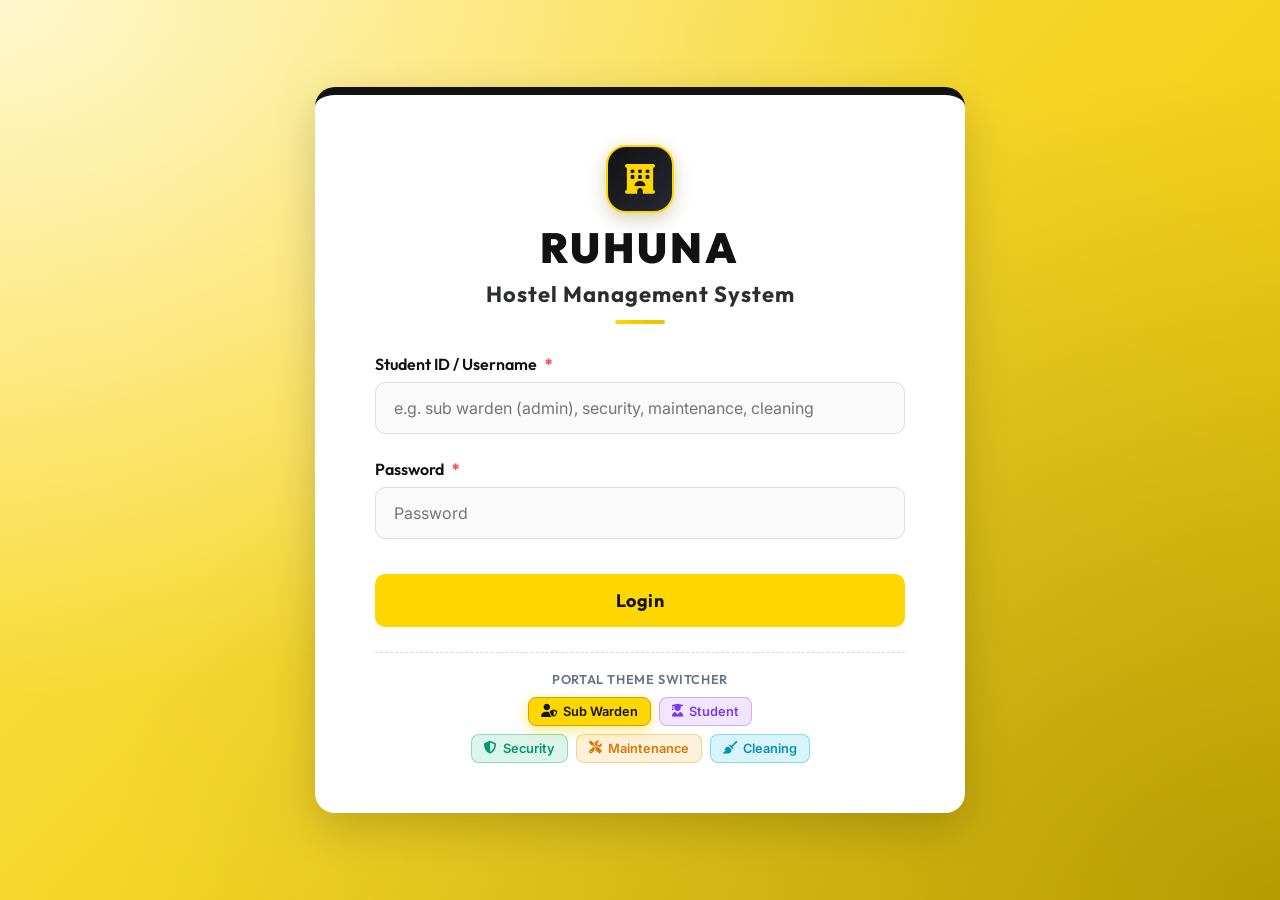
==== commit ea661913: "Update index.html" ====
--- a/src/main/resources/static/index.html
+++ b/src/main/resources/static/index.html
@@ -33,29 +33,29 @@
             <button type="submit" class="btn btn-primary btn-login-submit">Login</button>
         </form>
 
-        <!-- Quick Demo Credentials Helper & Theme Switcher -->
+        <!-- Role Theme Switcher (Theme preview without credential exposure) -->
         <div class="quick-role-wrapper">
-            <p class="quick-role-title">Quick Role Login & Theme Preview</p>
+            <p class="quick-role-title">Portal Theme Switcher</p>
             
             <!-- Row 1: Sub Warden & Student -->
             <div class="quick-role-row quick-role-primary">
-                <button type="button" class="role-btn role-admin active" onclick="fillCreds('admin', 'admin123', 'admin', this)">
+                <button type="button" class="role-btn role-admin active" onclick="selectRoleTheme('admin', this)">
                     <i class="fas fa-user-shield"></i> Sub Warden
                 </button>
-                <button type="button" class="role-btn role-student" onclick="fillCreds('TG/2021/0001', 'password123', 'student', this)">
+                <button type="button" class="role-btn role-student" onclick="selectRoleTheme('student', this)">
                     <i class="fas fa-user-graduate"></i> Student
                 </button>
             </div>
 
             <!-- Row 2: Security, Maintenance, Cleaning -->
             <div class="quick-role-row quick-role-secondary">
-                <button type="button" class="role-btn role-security" onclick="fillCreds('security', 'security123', 'security', this)">
+                <button type="button" class="role-btn role-security" onclick="selectRoleTheme('security', this)">
                     <i class="fas fa-shield-alt"></i> Security
                 </button>
-                <button type="button" class="role-btn role-maintenance" onclick="fillCreds('maintenance', 'maintenance123', 'maintenance', this)">
+                <button type="button" class="role-btn role-maintenance" onclick="selectRoleTheme('maintenance', this)">
                     <i class="fas fa-tools"></i> Maintenance
                 </button>
-                <button type="button" class="role-btn role-cleaning" onclick="fillCreds('cleaning', 'cleaning123', 'cleaning', this)">
+                <button type="button" class="role-btn role-cleaning" onclick="selectRoleTheme('cleaning', this)">
                     <i class="fas fa-broom"></i> Cleaning
                 </button>
             </div>
@@ -63,10 +63,8 @@
     </div>
 
     <script>
-        // Fill credentials and dynamically switch the login page background theme
-        function fillCreds(u, p, theme, btn) {
-            if (u !== '') document.getElementById('username').value = u;
-            if (p !== '') document.getElementById('password').value = p;
+        // Dynamically switch the login page background theme without auto-filling credentials
+        function selectRoleTheme(theme, btn) {
             document.getElementById('errorMsg').style.display = 'none';
 
             // Remove previous theme classes (only affects login page background)
@@ -82,6 +80,11 @@
             if (btn) {
                 btn.classList.add('active');
             }
+        }
+
+        // Fallback backward-compatible alias that safely prevents any autofill
+        function fillCreds(u, p, theme, btn) {
+            selectRoleTheme(theme, btn);
         }
 
         async function handleLogin(event) {
--- a/src/main/resources/static/css/style.css
+++ b/src/main/resources/static/css/style.css
@@ -24,7 +24,7 @@
 
 /* Sidebar Styling */
 .sidebar {
-    width: 280px;
+    width: 315px;
     height: 100vh;
     background-color: var(--dark-black);
     color: var(--white);
@@ -33,29 +33,30 @@
     left: 0;
     display: flex;
     flex-direction: column;
+    z-index: 1000;
 }
 
 .sidebar-header {
-    padding: 24px 18px;
+    padding: 26px 20px 20px 20px;
     border-bottom: 1px solid rgba(255, 255, 255, 0.08);
     display: flex;
     flex-direction: column;
     align-items: center;
-    gap: 8px;
+    gap: 10px;
     background: linear-gradient(180deg, rgba(255, 215, 0, 0.08) 0%, transparent 100%);
     text-align: center;
 }
 
 .brand-icon-wrapper-small {
-    width: 44px;
-    height: 44px;
-    border-radius: 12px;
+    width: 50px;
+    height: 50px;
+    border-radius: 14px;
     background: rgba(255, 215, 0, 0.12);
     color: var(--primary-yellow);
     display: flex;
     align-items: center;
     justify-content: center;
-    font-size: 22px;
+    font-size: 25px;
     border: 1px solid rgba(255, 215, 0, 0.35);
     box-shadow: 0 0 15px rgba(255, 215, 0, 0.15);
 }
@@ -68,7 +69,7 @@
 
 .brand-ruhuna {
     font-family: 'Outfit', sans-serif;
-    font-size: 24px;
+    font-size: 26px;
     font-weight: 800;
     letter-spacing: 2.5px;
     color: var(--primary-yellow);
@@ -78,75 +79,77 @@
 
 .brand-hms {
     font-family: 'Outfit', sans-serif;
-    font-size: 11px;
+    font-size: 12px;
     font-weight: 600;
     letter-spacing: 1.5px;
     text-transform: uppercase;
     color: #c5c5c5;
-    margin-top: 3px;
+    margin-top: 4px;
 }
 
 .sidebar-menu {
     list-style: none;
-    margin-top: 16px;
-    padding: 0 14px;
+    margin-top: 18px;
+    padding: 0 16px;
     overflow-y: auto;
-    max-height: calc(100vh - 190px);
+    max-height: calc(100vh - 235px);
 }
 
 /* Custom scrollbar for sidebar menu */
 .sidebar-menu::-webkit-scrollbar {
-    width: 4px;
+    width: 5px;
 }
 .sidebar-menu::-webkit-scrollbar-thumb {
-    background: rgba(255, 215, 0, 0.2);
+    background: rgba(255, 215, 0, 0.25);
     border-radius: 4px;
 }
 
 .sidebar-menu li {
-    padding: 13px 18px;
-    font-size: 15px;
-    font-weight: 500;
+    padding: 17px 24px;
+    font-size: 17.5px;
+    font-weight: 650;
     cursor: pointer;
     transition: all 0.25s cubic-bezier(0.2, 0.8, 0.2, 1);
     display: flex;
     align-items: center;
     gap: 16px;
-    border-radius: 12px;
-    margin-bottom: 6px;
+    border-radius: 16px;
+    margin-bottom: 10px;
     color: #e2e8f0;
     border: 1px solid transparent;
     user-select: none;
     position: relative;
     overflow: hidden;
+    letter-spacing: 0.25px;
 }
 
 .sidebar-menu li i {
-    width: 22px;
+    width: 28px;
     text-align: center;
-    font-size: 17px;
+    font-size: 22px;
     transition: transform 0.25s ease;
+    flex-shrink: 0;
 }
 
 .sidebar-menu li:hover {
-    background-color: rgba(255, 215, 0, 0.12);
+    background-color: rgba(255, 215, 0, 0.14);
     color: var(--primary-yellow);
-    border-radius: 12px;
-    border-color: rgba(255, 215, 0, 0.25);
-    transform: translateX(4px);
+    border-radius: 16px;
+    border-color: rgba(255, 215, 0, 0.3);
+    transform: translateX(6px);
 }
 
 .sidebar-menu li:hover i {
-    transform: scale(1.15);
+    transform: scale(1.18);
 }
 
 .sidebar-menu li.active {
     background: linear-gradient(135deg, #FFD700 0%, #ffc800 100%);
     color: #121212;
-    font-weight: 700;
-    border-radius: 12px;
+    font-weight: 750;
+    border-radius: 16px;
     border-color: #ffd700;
-    box-shadow: 0 4px 15px rgba(255, 215, 0, 0.35);
+    box-shadow: 0 6px 20px rgba(255, 215, 0, 0.45);
     transform: none;
 }
 
@@ -160,7 +163,7 @@
 
 /* Main Content Styling */
 .main-content {
-    margin-left: 280px;
+    margin-left: 315px;
     padding: 30px;
 }
 
@@ -518,29 +521,33 @@
 /* Common Layout & Dashboard Utilities */
 .sidebar-logout-container {
     position: absolute;
-    bottom: 20px;
+    bottom: 22px;
     width: 100%;
-    padding: 0 14px;
+    padding: 0 16px;
     text-align: center;
     left: 0;
 }
 
 .btn-logout {
     width: 100%;
-    padding: 12px 18px;
-    border-radius: 12px;
+    padding: 16px 22px;
+    border-radius: 16px;
     background: linear-gradient(135deg, #ff4757 0%, #ee5253 100%);
     color: #ffffff;
-    font-size: 14.5px;
-    font-weight: 700;
+    font-size: 17.5px;
+    font-weight: 750;
     border: none;
     cursor: pointer;
     transition: all 0.25s ease;
     display: flex;
     align-items: center;
     justify-content: center;
-    gap: 10px;
-    box-shadow: 0 4px 12px rgba(255, 71, 87, 0.25);
+    gap: 12px;
+    box-shadow: 0 4px 14px rgba(255, 71, 87, 0.3);
+}
+
+.btn-logout i {
+    font-size: 21px;
 }
 
 .btn-logout:hover {
@@ -624,4 +631,251 @@
     overflow-y: auto;
 }
 
-
+/* User Management: Segmented controls for switching between Students and Staff subtabs */
+.user-subtab-container {
+    display: flex;
+    justify-content: space-between;
+    align-items: center;
+    margin-bottom: 22px;
+    flex-wrap: wrap;
+    gap: 14px;
+}
+
+.user-subtab-switcher {
+    display: inline-flex;
+    background: #1c1d21;
+    padding: 5px;
+    border-radius: 14px;
+    border: 1px solid rgba(255, 255, 255, 0.1);
+    box-shadow: 0 6px 18px rgba(0, 0, 0, 0.25);
+    gap: 6px;
+}
+
+.user-subtab-btn {
+    border: none;
+    background: transparent;
+    color: #94a3b8;
+    padding: 10px 20px;
+    border-radius: 10px;
+    font-family: 'Outfit', sans-serif;
+    font-size: 15px;
+    font-weight: 700;
+    letter-spacing: 0.3px;
+    cursor: pointer;
+    transition: all 0.25s cubic-bezier(0.2, 0.8, 0.2, 1);
+    display: inline-flex;
+    align-items: center;
+    gap: 10px;
+    outline: none;
+}
+
+.user-subtab-btn:hover {
+    color: #ffffff;
+    background: rgba(255, 255, 255, 0.06);
+}
+
+.user-subtab-btn.active {
+    background: var(--primary-yellow);
+    color: #121212;
+    box-shadow: 0 4px 14px rgba(255, 215, 0, 0.4);
+}
+
+.subtab-pill-badge {
+    padding: 2px 8px;
+    border-radius: 12px;
+    font-size: 11px;
+    font-weight: 800;
+    background: rgba(255, 255, 255, 0.12);
+    color: inherit;
+    transition: 0.2s;
+}
+
+.user-subtab-btn.active .subtab-pill-badge {
+    background: rgba(0, 0, 0, 0.22);
+    color: #121212;
+}
+
+.staff-dept-filter-bar {
+    display: flex;
+    gap: 8px;
+    margin-bottom: 18px;
+    flex-wrap: wrap;
+}
+
+.staff-dept-btn {
+    border: 1.5px solid rgba(255, 255, 255, 0.1);
+    background: #20222a;
+    color: #cbd5e1;
+    padding: 6px 14px;
+    border-radius: 20px;
+    font-size: 13px;
+    font-weight: 600;
+    cursor: pointer;
+    transition: all 0.2s ease;
+    display: inline-flex;
+    align-items: center;
+    gap: 7px;
+}
+
+.staff-dept-btn:hover {
+    background: #2a2d37;
+    color: #ffffff;
+    border-color: rgba(255, 255, 255, 0.3);
+}
+
+.staff-dept-btn.active {
+    background: rgba(255, 215, 0, 0.15);
+    color: #FFD700;
+    border-color: #FFD700;
+    box-shadow: 0 2px 10px rgba(255, 215, 0, 0.25);
+}
+
+/* Room Block Filter Tabs */
+.block-tab-btn {
+    padding: 8px 16px;
+    border-radius: 10px;
+    border: 1.5px solid #dfe4ea;
+    background: #ffffff;
+    color: #2f3542;
+    font-size: 13px;
+    font-weight: 600;
+    cursor: pointer;
+    display: inline-flex;
+    align-items: center;
+    gap: 8px;
+    transition: all 0.2s cubic-bezier(0.4, 0, 0.2, 1);
+    box-shadow: 0 2px 5px rgba(0,0,0,0.03);
+}
+
+.block-tab-btn:hover {
+    background: #f1f2f6;
+    border-color: #ced6e0;
+    transform: translateY(-1px);
+    box-shadow: 0 4px 8px rgba(0,0,0,0.07);
+}
+
+.block-tab-btn.active {
+    background: linear-gradient(135deg, #121212 0%, #2f3542 100%);
+    color: #ffffff;
+    border-color: #121212;
+    box-shadow: 0 4px 12px rgba(0,0,0,0.22);
+}
+
+.block-tab-btn i {
+    font-size: 13px;
+    color: #747d8c;
+    transition: color 0.2s;
+}
+
+.block-tab-btn.active i {
+    color: var(--primary-yellow, #FFD700);
+}
+
+.block-badge {
+    font-size: 11px;
+    padding: 2px 8px;
+    border-radius: 12px;
+    background: #f1f2f6;
+    color: #57606f;
+    font-weight: 700;
+    transition: all 0.2s;
+}
+
+.block-tab-btn:hover .block-badge {
+    background: #e4e7eb;
+    color: #2f3542;
+}
+
+.block-tab-btn.active .block-badge {
+    background: rgba(255, 215, 0, 0.18);
+    color: var(--primary-yellow, #FFD700);
+}
+
+/* Payment Category Filter Switcher Tabs */
+.pay-tab-btn {
+    padding: 9px 18px;
+    border-radius: 10px;
+    border: 1.5px solid rgba(255, 255, 255, 0.12);
+    background: #1c1d21;
+    color: #cbd5e1;
+    font-size: 13.5px;
+    font-weight: 600;
+    cursor: pointer;
+    display: inline-flex;
+    align-items: center;
+    gap: 8px;
+    transition: all 0.2s cubic-bezier(0.4, 0, 0.2, 1);
+    box-shadow: 0 2px 5px rgba(0,0,0,0.15);
+    font-family: 'Outfit', sans-serif;
+}
+
+.pay-tab-btn:hover {
+    background: #252830;
+    border-color: rgba(255, 255, 255, 0.25);
+    color: #ffffff;
+    transform: translateY(-1px);
+    box-shadow: 0 4px 10px rgba(0,0,0,0.25);
+}
+
+.pay-tab-btn.active {
+    background: linear-gradient(135deg, #121212 0%, #2f3542 100%);
+    color: #ffffff;
+    border-color: var(--primary-yellow, #FFD700);
+    box-shadow: 0 4px 14px rgba(255, 215, 0, 0.15);
+}
+
+.pay-tab-btn i {
+    font-size: 13.5px;
+    transition: color 0.2s;
+}
+
+.pay-tab-btn .badge-count {
+    font-size: 11px;
+    padding: 2px 8px;
+    border-radius: 12px;
+    background: rgba(255, 255, 255, 0.1);
+    color: #e2e8f0;
+    font-weight: 700;
+}
+
+.pay-tab-btn.active .badge-count {
+    background: rgba(255, 215, 0, 0.2);
+    color: var(--primary-yellow, #FFD700);
+}
+
+.status.partial {
+    background: rgba(255, 165, 2, 0.15);
+    color: #ffa502;
+    border: 1px solid rgba(255, 165, 2, 0.35);
+}
+
+.status.unpaid {
+    background: rgba(255, 71, 87, 0.15);
+    color: #ff4757;
+    border: 1px solid rgba(255, 71, 87, 0.35);
+}
+
+/* Student & Staff Email Interaction Styles */
+.email-clickable-link {
+    color: var(--primary-yellow, #FFD700);
+    text-decoration: none;
+    font-weight: 600;
+    display: inline-flex;
+    align-items: center;
+    gap: 6px;
+    transition: all 0.2s ease;
+    cursor: pointer;
+}
+
+.email-clickable-link:hover {
+    color: #ffffff;
+    text-shadow: 0 0 8px rgba(255, 215, 0, 0.6);
+    transform: translateX(2px);
+}
+
+.email-tpl-btn:hover {
+    filter: brightness(1.2);
+    transform: translateY(-1px);
+}
+
+
--- a/src/main/resources/static/css/login.css
+++ b/src/main/resources/static/css/login.css
@@ -1,7 +1,4 @@
-/* ===================================================
-   RUHUNA Hostel Management System - Login Stylesheet
-   File: login.css
-   =================================================== */
+/* RUHUNA Hostel Management System - Modern Login Portal Stylesheet (Responsive multi-role authentication page) */
 
 body.login-page {
     display: flex;
@@ -22,21 +19,61 @@
 body.login-page.theme-admin {
     background-color: #ffd700; /* Sub Warden Yellow */
 }
+body.login-page.theme-admin .login-box {
+    border-top-color: #ffd700;
+}
+body.login-page.theme-admin .btn-login-submit {
+    background: linear-gradient(135deg, #ffd700 0%, #e6b800 100%);
+    color: #121212;
+    box-shadow: 0 4px 15px rgba(255, 215, 0, 0.4);
+}
 
 body.login-page.theme-security {
     background-color: #059669; /* Security Emerald Green */
 }
+body.login-page.theme-security .login-box {
+    border-top-color: #059669;
+}
+body.login-page.theme-security .btn-login-submit {
+    background: linear-gradient(135deg, #059669 0%, #10b981 100%);
+    box-shadow: 0 4px 15px rgba(5, 150, 105, 0.4);
+}
 
 body.login-page.theme-maintenance {
     background-color: #d97706; /* Maintenance Amber / Warm Orange */
 }
+body.login-page.theme-maintenance .login-box {
+    border-top-color: #d97706;
+}
+body.login-page.theme-maintenance .btn-login-submit {
+    background: linear-gradient(135deg, #d97706 0%, #f59e0b 100%);
+    box-shadow: 0 4px 15px rgba(217, 119, 6, 0.4);
+}
 
 body.login-page.theme-cleaning {
     background-color: #0891b2; /* Cleaning Cyan / Deep Sky */
 }
+body.login-page.theme-cleaning .login-box {
+    border-top-color: #0891b2;
+}
+body.login-page.theme-cleaning .btn-login-submit {
+    background: linear-gradient(135deg, #0891b2 0%, #06b6d4 100%);
+    box-shadow: 0 4px 15px rgba(8, 145, 178, 0.4);
+}
 
 body.login-page.theme-student {
     background-color: #7c3aed; /* Student Violet / Royal Purple */
+}
+body.login-page.theme-student .login-box {
+    border-top-color: #7c3aed;
+}
+body.login-page.theme-student .btn-login-submit {
+    background: linear-gradient(135deg, #7c3aed 0%, #a855f7 100%);
+    box-shadow: 0 4px 15px rgba(124, 58, 237, 0.4);
+}
+
+body.login-page.theme-yellow {
+    background-color: #ffd700;
 }
 
 .login-box {
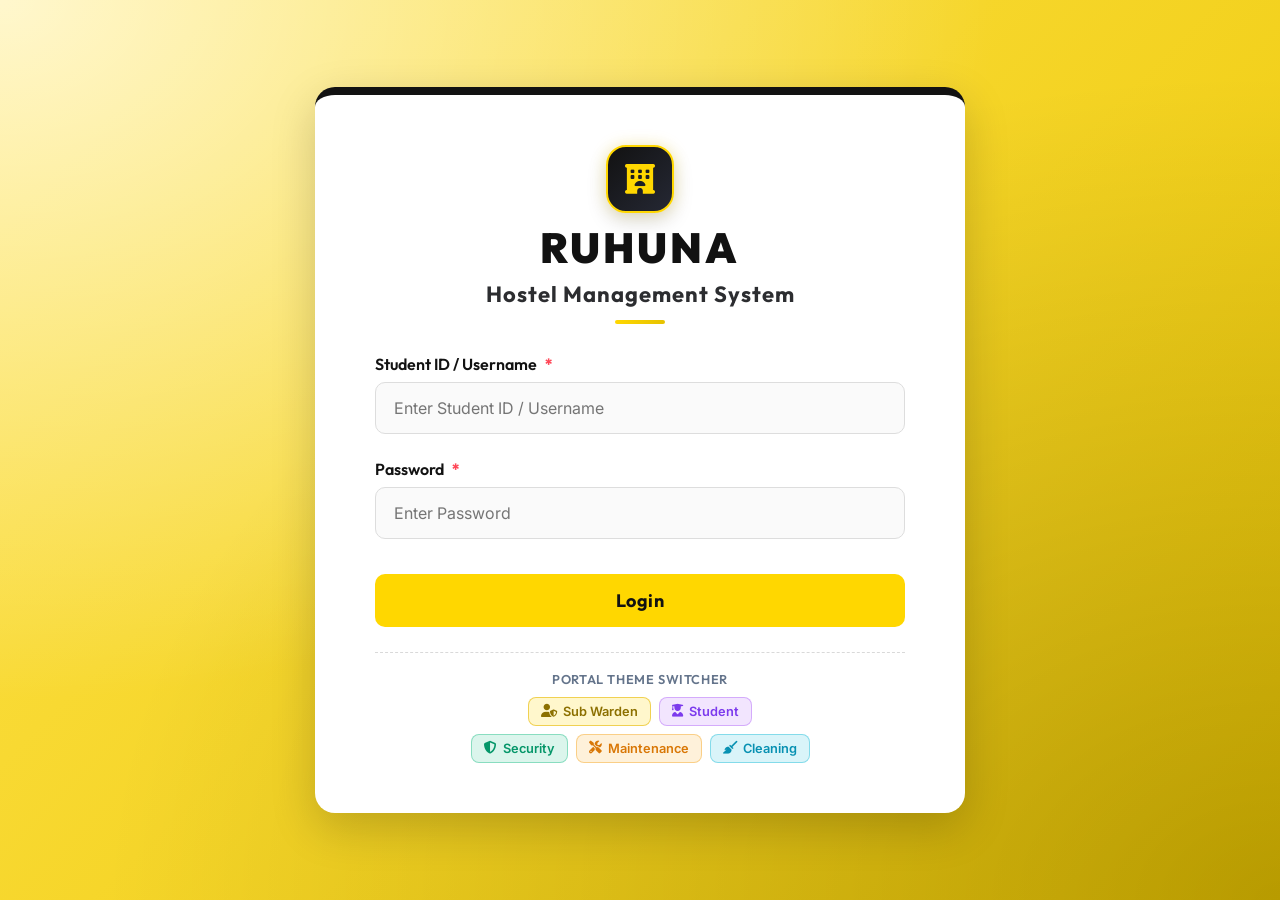
==== commit 7bb196f5: "Update index.html" ====
--- a/src/main/resources/static/index.html
+++ b/src/main/resources/static/index.html
@@ -21,14 +21,14 @@
             <div class="brand-divider"></div>
         </div>
         <div id="errorMsg" class="error-msg">Invalid Credentials!</div>
-        <form id="loginForm" class="login-form" onsubmit="handleLogin(event)">
+        <form id="loginForm" class="login-form" onsubmit="handleLogin(event)" autocomplete="off">
             <div class="form-group">
                 <label>Student ID / Username <span class="required-star">*</span></label>
-                <input type="text" id="username" required placeholder="e.g. sub warden (admin), security, maintenance, cleaning">
+                <input type="text" id="username" name="hms_user_identifier" autocomplete="off" readonly onfocus="this.removeAttribute('readonly');" required placeholder="Enter Student ID / Username">
             </div>
             <div class="form-group">
                 <label>Password <span class="required-star">*</span></label>
-                <input type="password" id="password" required placeholder="Password">
+                <input type="password" id="password" name="hms_user_secret" autocomplete="new-password" readonly onfocus="this.removeAttribute('readonly');" required placeholder="Enter Password">
             </div>
             <button type="submit" class="btn btn-primary btn-login-submit">Login</button>
         </form>
@@ -39,7 +39,7 @@
             
             <!-- Row 1: Sub Warden & Student -->
             <div class="quick-role-row quick-role-primary">
-                <button type="button" class="role-btn role-admin active" onclick="selectRoleTheme('admin', this)">
+                <button type="button" class="role-btn role-admin" onclick="selectRoleTheme('admin', this)">
                     <i class="fas fa-user-shield"></i> Sub Warden
                 </button>
                 <button type="button" class="role-btn role-student" onclick="selectRoleTheme('student', this)">
@@ -63,6 +63,19 @@
     </div>
 
     <script>
+        // Force-clear inputs on page load to prevent browser password managers from auto-filling
+        window.addEventListener('DOMContentLoaded', () => {
+            const clearInputs = () => {
+                const u = document.getElementById('username');
+                const p = document.getElementById('password');
+                if (u) u.value = '';
+                if (p) p.value = '';
+            };
+            clearInputs();
+            setTimeout(clearInputs, 50);
+            setTimeout(clearInputs, 200);
+        });
+
         // Dynamically switch the login page background theme without auto-filling credentials
         function selectRoleTheme(theme, btn) {
             document.getElementById('errorMsg').style.display = 'none';
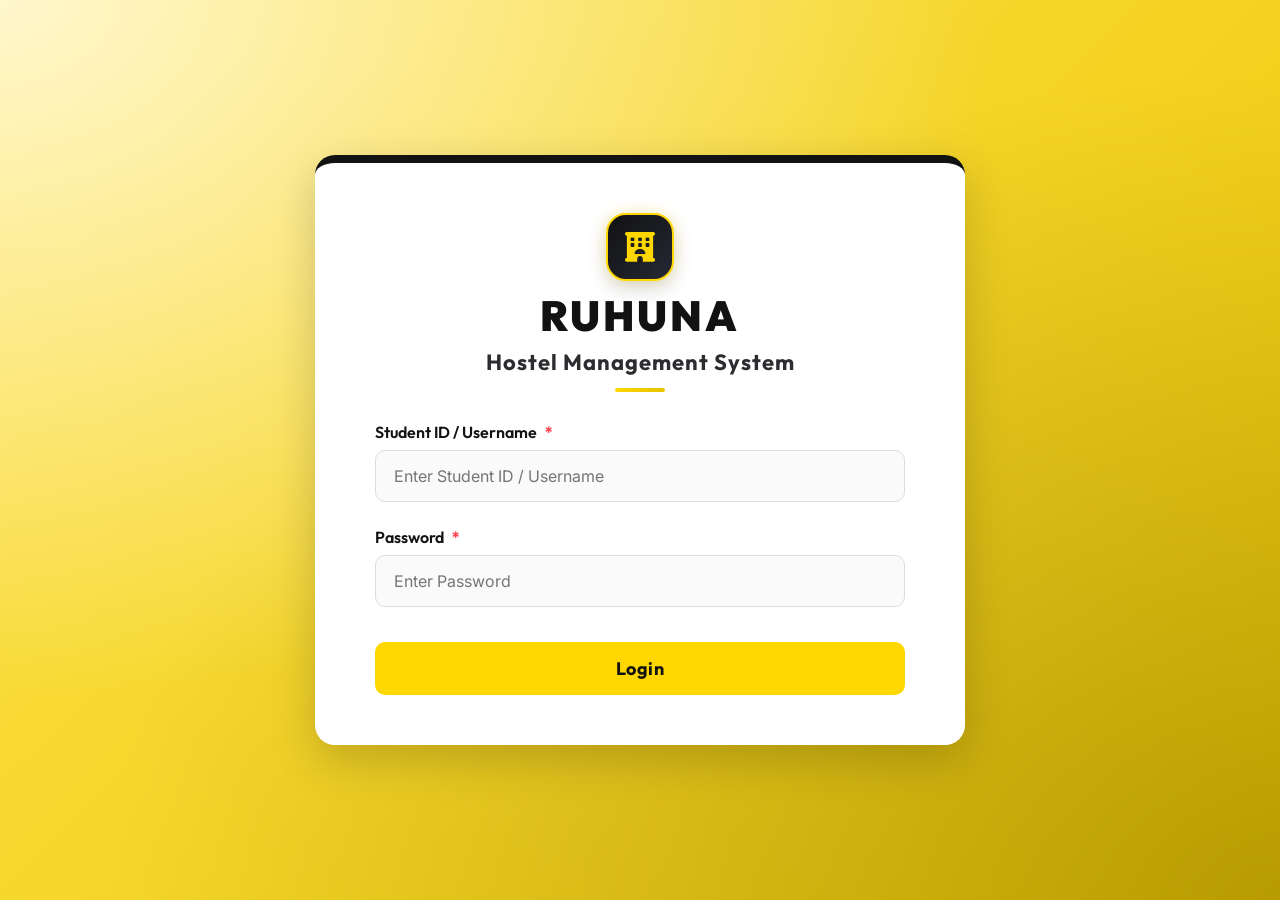
==== commit d00a10d6: "Update index.html" ====
--- a/src/main/resources/static/index.html
+++ b/src/main/resources/static/index.html
@@ -33,33 +33,6 @@
             <button type="submit" class="btn btn-primary btn-login-submit">Login</button>
         </form>
 
-        <!-- Role Theme Switcher (Theme preview without credential exposure) -->
-        <div class="quick-role-wrapper">
-            <p class="quick-role-title">Portal Theme Switcher</p>
-            
-            <!-- Row 1: Sub Warden & Student -->
-            <div class="quick-role-row quick-role-primary">
-                <button type="button" class="role-btn role-admin" onclick="selectRoleTheme('admin', this)">
-                    <i class="fas fa-user-shield"></i> Sub Warden
-                </button>
-                <button type="button" class="role-btn role-student" onclick="selectRoleTheme('student', this)">
-                    <i class="fas fa-user-graduate"></i> Student
-                </button>
-            </div>
-
-            <!-- Row 2: Security, Maintenance, Cleaning -->
-            <div class="quick-role-row quick-role-secondary">
-                <button type="button" class="role-btn role-security" onclick="selectRoleTheme('security', this)">
-                    <i class="fas fa-shield-alt"></i> Security
-                </button>
-                <button type="button" class="role-btn role-maintenance" onclick="selectRoleTheme('maintenance', this)">
-                    <i class="fas fa-tools"></i> Maintenance
-                </button>
-                <button type="button" class="role-btn role-cleaning" onclick="selectRoleTheme('cleaning', this)">
-                    <i class="fas fa-broom"></i> Cleaning
-                </button>
-            </div>
-        </div>
     </div>
 
     <script>
@@ -75,30 +48,6 @@
             setTimeout(clearInputs, 50);
             setTimeout(clearInputs, 200);
         });
-
-        // Dynamically switch the login page background theme without auto-filling credentials
-        function selectRoleTheme(theme, btn) {
-            document.getElementById('errorMsg').style.display = 'none';
-
-            // Remove previous theme classes (only affects login page background)
-            document.body.classList.remove('theme-admin', 'theme-security', 'theme-maintenance', 'theme-cleaning', 'theme-student');
-
-            // Apply newly selected role theme class
-            if (theme) {
-                document.body.classList.add('theme-' + theme);
-            }
-
-            // Sync active state on role buttons
-            document.querySelectorAll('.role-btn').forEach(b => b.classList.remove('active'));
-            if (btn) {
-                btn.classList.add('active');
-            }
-        }
-
-        // Fallback backward-compatible alias that safely prevents any autofill
-        function fillCreds(u, p, theme, btn) {
-            selectRoleTheme(theme, btn);
-        }
 
         async function handleLogin(event) {
             event.preventDefault();
